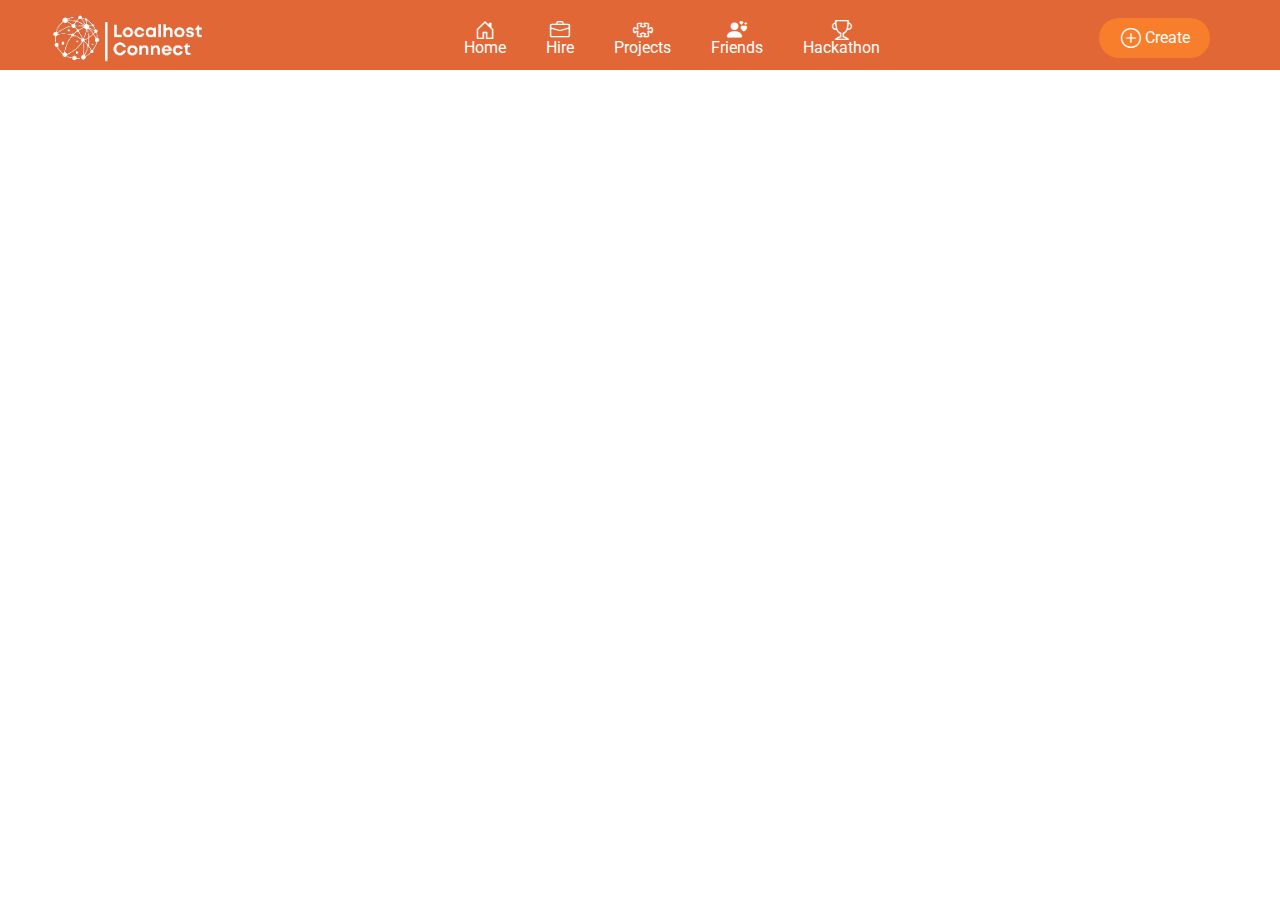
==== Frontend/templates/home.html @ 1bc211e9 "changed" ====
<!DOCTYPE html>
<html lang="en">
<head>
    <meta charset="UTF-8">
    <meta name="viewport" content="width=device-width, initial-scale=1.0">
    <title>Home | LH-Connect
    </title>
    <link rel="shortcut icon" href="../favicon/secondicon.ico" type="image/x-icon">
    <link rel="stylesheet" href="../style.css/home.css">
    <link href="https://cdn.jsdelivr.net/npm/bootstrap-icons@1.10.5/font/bootstrap-icons.css" rel="stylesheet">
    <link href="https://fonts.googleapis.com/css2?family=Roboto:wght@400;700&display=swap" rel="stylesheet">
</head>
<body>

    <div class="nav">
        <div class="container">
        <div class="logo">
            <img src="../logo/logo3.png" alt="">
        </div>

        <div class="nav-link">
            <div class="link">
                <div class="n-icon"><i class="bi bi-house-door"></i>
                </div>
                <span>Home</span>
            </div>
            <div class="link">
                <div class="n-icon"><i class="bi bi-briefcase"></i></div>
                <span>Hire</span>
            </div>
            <div class="link">
                <div class="n-icon"><i class="bi bi-puzzle"></i></div>
                <span>Projects</span>
            </div>
            <div class="link">
                <div class="n-icon"><i class="bi bi-person-hearts"></i></div>
                <span>Friends</span>
            </div>
            <div class="link">
                <div class="n-icon"><i class="bi bi-trophy"></i></div>
                <span>Hackathon</span>
            </div>
            
        </div>
        <div>
        <div class="create">
            <i class="bi bi-plus-circle" style="margin: 0 2px;"></i> 
            <span>Create</span>
            
           
        </div>
        
    </div>
        
    </div>
    </div>
   
</html>
---- Frontend/style.css/home.css ----
*{
    margin: 0;
    padding: 0;
    box-sizing: border-box;
}
body{
    font-family: -apple-system, BlinkMacSystemFont, "Segoe UI", Roboto, "Helvetica Neue", Arial, sans-serif;
    background: white;

}

.nav{
    background: rgb(226, 103, 54);
    width: 100%;
    height: 70px;
}

.n-icon svg{
    height: 30px;
}
.container{
    display: flex;
    justify-content: space-between;
    align-items: center;
   
    line-height: 15px;
    
}
.logo img{
    height: 50px;
    display: flex;
    
    
    
}

.nav-link{
    display: flex;
}

.link{
    color: white;
    text-decoration: none;
    padding: 20px;
    align-items: center;
    display: flex;
    flex-direction: column;
    cursor: pointer;
}

i{
    font-size: 20px;
}
.create{
    padding: 10px 20px;
    background: rgb(248, 126, 44);
    border-radius: 50px;
    display: flex;
    align-items: center;
    justify-content: center;
    margin: 5px;
    cursor: pointer;
    margin-right: 70px;
    color: white;
    
}
.create:hover{
    background: rgb(248, 210, 193);
}
.create span{
    margin-left: 2px;
}
.create i{
    font-size: 20px;
}

.btns{
    display: flex;
    
}
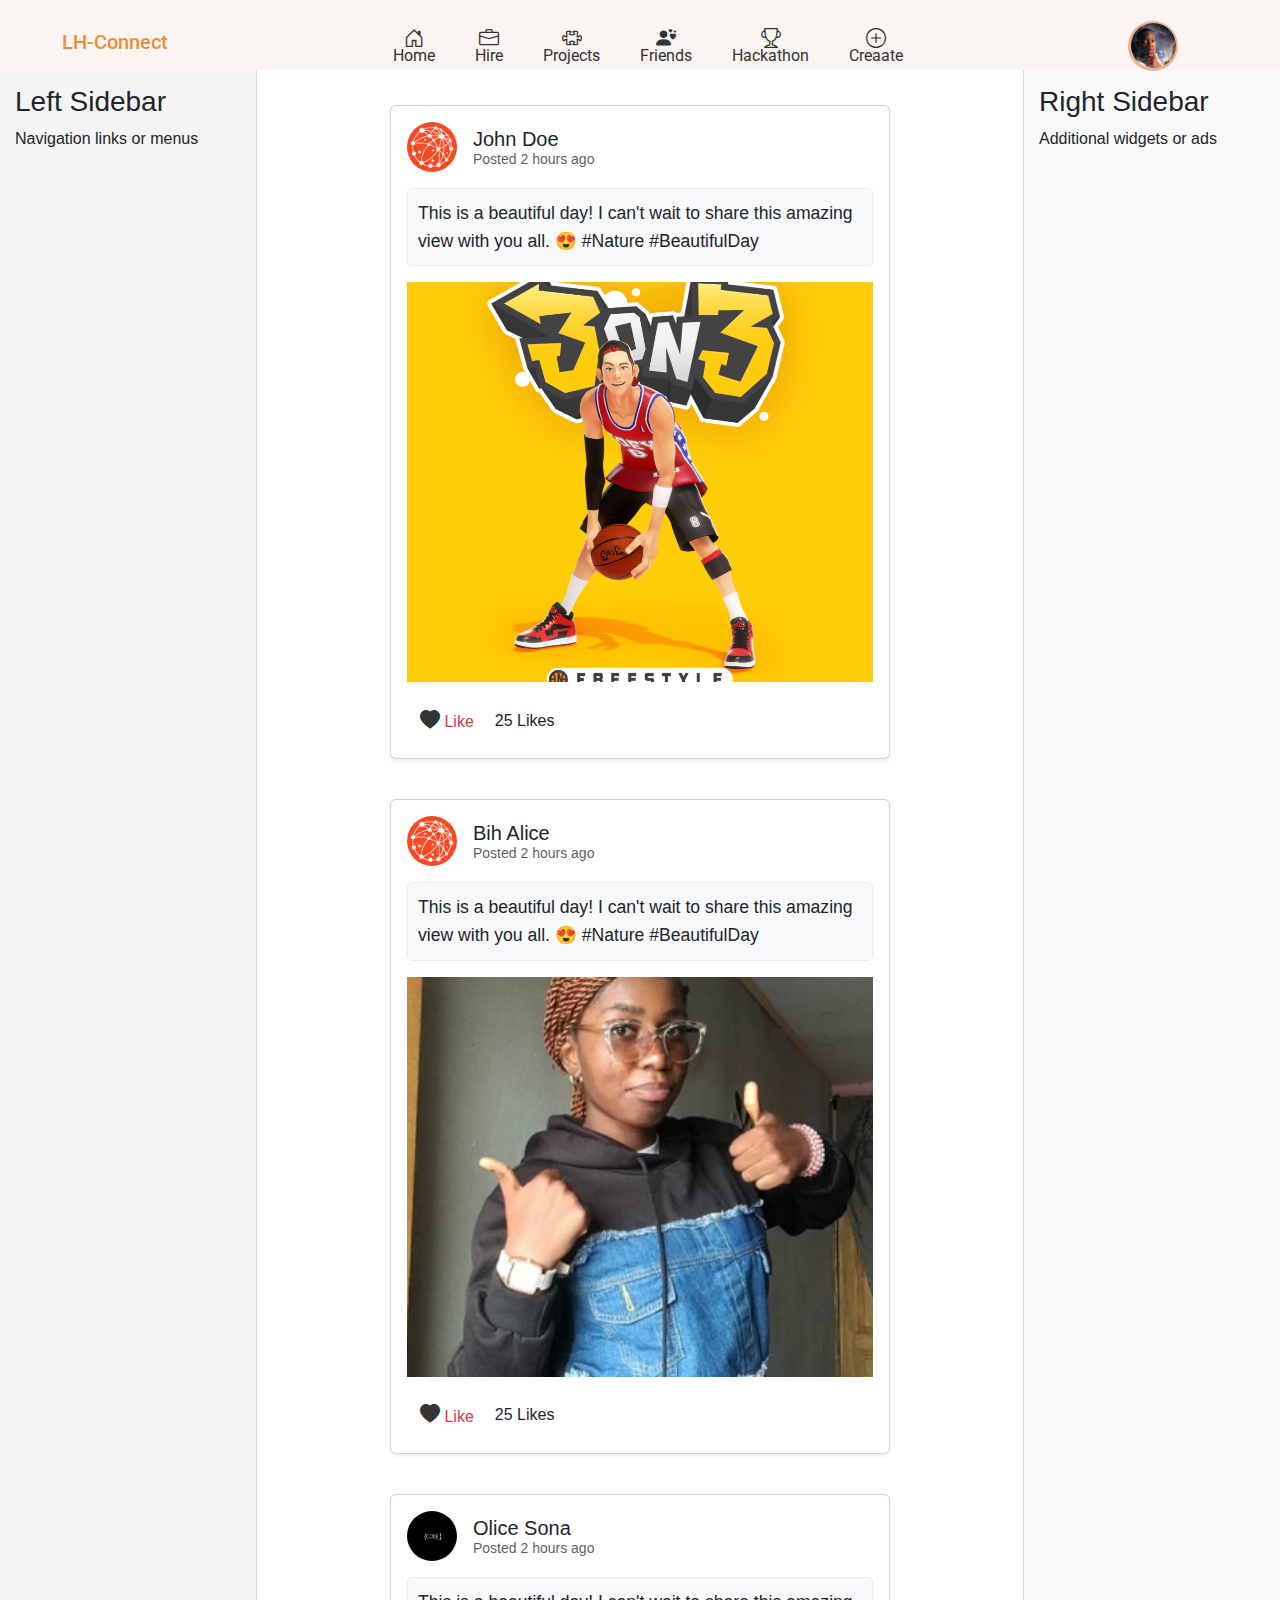
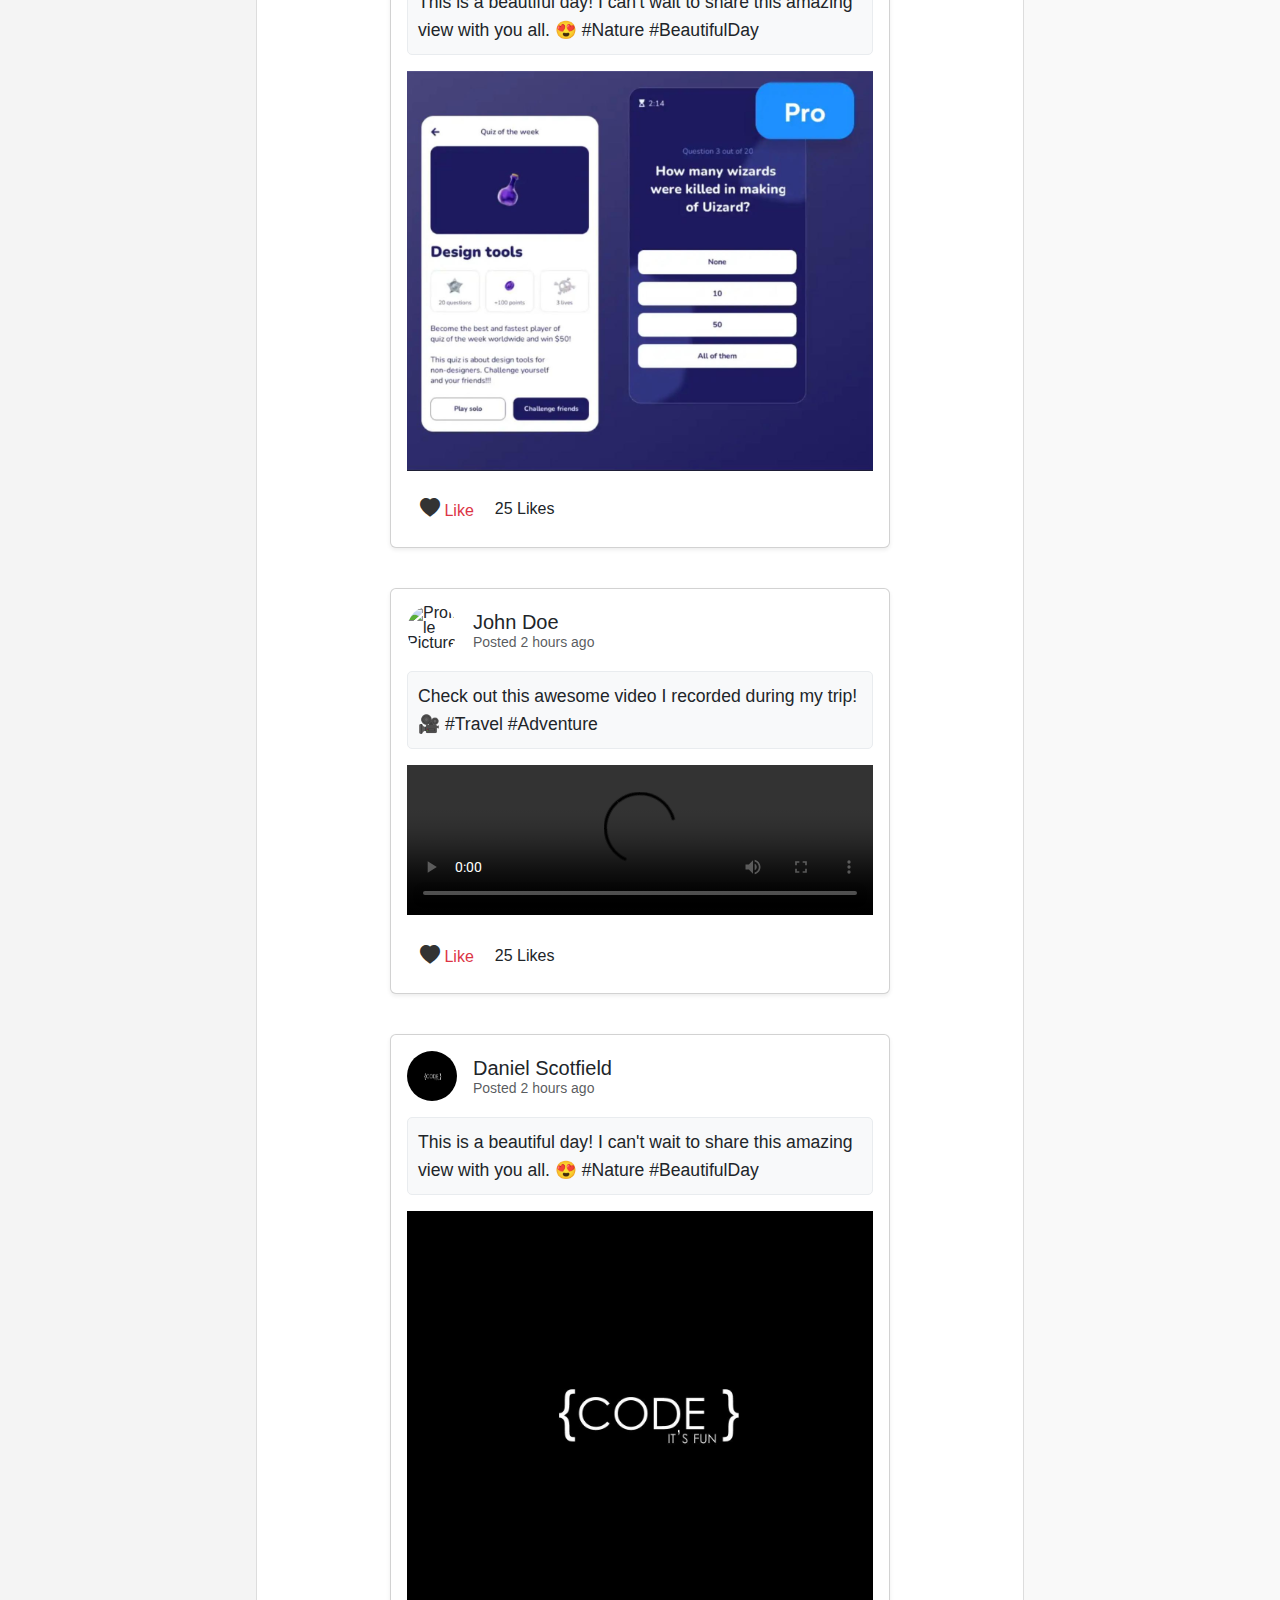
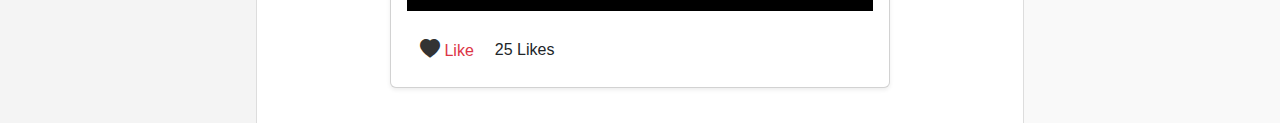
==== commit 365cf322: "started" ====
--- a/Frontend/templates/home.html
+++ b/Frontend/templates/home.html
@@ -5,17 +5,19 @@
     <meta name="viewport" content="width=device-width, initial-scale=1.0">
     <title>Home | LH-Connect
     </title>
+    <link href="https://cdn.jsdelivr.net/npm/bootstrap@5.3.0-alpha1/dist/css/bootstrap.min.css" rel="stylesheet">
     <link rel="shortcut icon" href="../favicon/secondicon.ico" type="image/x-icon">
     <link rel="stylesheet" href="../style.css/home.css">
     <link href="https://cdn.jsdelivr.net/npm/bootstrap-icons@1.10.5/font/bootstrap-icons.css" rel="stylesheet">
     <link href="https://fonts.googleapis.com/css2?family=Roboto:wght@400;700&display=swap" rel="stylesheet">
+    
 </head>
 <body>
 
     <div class="nav">
         <div class="container">
         <div class="logo">
-            <img src="../logo/logo3.png" alt="">
+            <h2>LH-Connect</h2>
         </div>
 
         <div class="nav-link">
@@ -40,19 +42,203 @@
                 <div class="n-icon"><i class="bi bi-trophy"></i></div>
                 <span>Hackathon</span>
             </div>
+            <div class="link">
+                <div class="n-icon"><i class="bi bi-plus-circle"></i></div>
+                <span>Creaate</span>
+            </div>
             
         </div>
-        <div>
-        <div class="create">
-            <i class="bi bi-plus-circle" style="margin: 0 2px;"></i> 
-            <span>Create</span>
-            
+        <div class="cp">
            
+       
+        <div class="rprofile">
+            <img src="../images/img6.png" alt="">
         </div>
         
     </div>
         
     </div>
     </div>
+
+<div class="body">
+
+    <div class="sidebar">
+        <h3>Left Sidebar</h3>
+        <p>Navigation links or menus</p>
+      </div>
+    
+      <div class="feed">
+       
+        
+        <div class="container">
+            <div class="card shadow-sm">
+              <div class="card-body">
+                <!-- User Info Row -->
+                <div class="d-flex align-items-center mb-3">
+                  <img src="../logo/2.png" alt="Profile Picture" class="profile-pic me-3">
+                  <div>
+                    <h5 class="card-title mb-0">John Doe</h5>
+                    <small class="text-muted">Posted 2 hours ago</small>
+                  </div>
+                </div>
+        
+                <!-- Post Text -->
+                <div class="post-text">
+                  This is a beautiful day! I can't wait to share this amazing view with you all. 😍 #Nature #BeautifulDay
+                </div>
+        
+                <!-- Post Image -->
+                <img src="../images/serverlogo.png" alt="Post Image" class="post-image mt-3">
+        
+                <!-- Like Button and Count -->
+                <div class="d-flex align-items-center mt-3">
+                  <button class="btn like-btn">
+                    <i class="bi bi-heart-fill"></i> Like
+                  </button>
+                  <span class="like-count">25 Likes</span>
+                </div>
+              </div>
+            </div>
+          </div>
+
+          <div class="container">
+            <div class="card shadow-sm">
+              <div class="card-body">
+                <!-- User Info Row -->
+                <div class="d-flex align-items-center mb-3">
+                  <img src="../images/2.png" alt="Profile Picture" class="profile-pic me-3">
+                  <div>
+                    <h5 class="card-title mb-0">Bih Alice</h5>
+                    <small class="text-muted">Posted 2 hours ago</small>
+                  </div>
+                </div>
+        
+                <!-- Post Text -->
+                <div class="post-text">
+                  This is a beautiful day! I can't wait to share this amazing view with you all. 😍 #Nature #BeautifulDay
+                </div>
+        
+                <!-- Post Image -->
+                <img src="../images/Screenshot_20241016-202636.jpg" alt="Post Image" class="post-image mt-3">
+        
+                <!-- Like Button and Count -->
+                <div class="d-flex align-items-center mt-3">
+                  <button class="btn like-btn">
+                    <i class="bi bi-heart-fill"></i> Like
+                  </button>
+                  <span class="like-count">25 Likes</span>
+                </div>
+              </div>
+            </div>
+          </div>
+
+          <div class="container">
+            <div class="card shadow-sm">
+              <div class="card-body">
+                <!-- User Info Row -->
+                <div class="d-flex align-items-center mb-3">
+                  <img src="../images/image2.jpg" alt="Profile Picture" class="profile-pic me-3">
+                  <div>
+                    <h5 class="card-title mb-0">Olice Sona</h5>
+                    <small class="text-muted">Posted 2 hours ago</small>
+                  </div>
+                </div>
+        
+                <!-- Post Text -->
+                <div class="post-text">
+                  This is a beautiful day! I can't wait to share this amazing view with you all. 😍 #Nature #BeautifulDay
+                </div>
+        
+                <!-- Post Image -->
+                <img src="../images/ui to reproduce.jpg" alt="Post Image" class="post-image mt-3">
+        
+                <!-- Like Button and Count -->
+                <div class="d-flex align-items-center mt-3">
+                  <button class="btn like-btn">
+                    <i class="bi bi-heart-fill"></i> Like
+                  </button>
+                  <span class="like-count">25 Likes</span>
+                </div>
+              </div>
+            </div>
+          </div>
+
+          <div class="container">
+            <div class="card shadow-sm">
+              <div class="card-body">
+                <!-- User Info Row -->
+                <div class="d-flex align-items-center mb-3">
+                  <img src="https://via.placeholder.com/50" alt="Profile Picture" class="profile-pic me-3">
+                  <div>
+                    <h5 class="card-title mb-0">John Doe</h5>
+                    <small class="text-muted">Posted 2 hours ago</small>
+                  </div>
+                </div>
+        
+                <!-- Post Text -->
+                <div class="post-text">
+                  Check out this awesome video I recorded during my trip! 🎥 #Travel #Adventure
+                </div>
+        
+                <!-- Post Video -->
+                <video class="post-video mt-3" controls>
+                  <source src="https://www.w3schools.com/html/mov_bbb.mp4" type="video/mp4">
+                  Your browser does not support the video tag.
+                </video>
+        
+                <!-- Like Button and Count -->
+                <div class="d-flex align-items-center mt-3">
+                  <button class="btn like-btn">
+                    <i class="bi bi-heart-fill"></i> Like
+                  </button>
+                  <span class="like-count">25 Likes</span>
+                </div>
+              </div>
+            </div>
+          </div>
+          
+          <div class="container">
+            <div class="card shadow-sm">
+              <div class="card-body">
+                <!-- User Info Row -->
+                <div class="d-flex align-items-center mb-3">
+                  <img src="../images/image2.jpg" alt="Profile Picture" class="profile-pic me-3">
+                  <div>
+                    <h5 class="card-title mb-0">Daniel Scotfield</h5>
+                    <small class="text-muted">Posted 2 hours ago</small>
+                  </div>
+                </div>
+        
+                <!-- Post Text -->
+                <div class="post-text">
+                  This is a beautiful day! I can't wait to share this amazing view with you all. 😍 #Nature #BeautifulDay
+                </div>
+        
+                <!-- Post Image -->
+                <img src="../images/image2.jpg" alt="Post Image" class="post-image mt-3">
+        
+                <!-- Like Button and Count -->
+                <div class="d-flex align-items-center mt-3">
+                  <button class="btn like-btn">
+                    <i class="bi bi-heart-fill"></i> Like
+                  </button>
+                  <span class="like-count">25 Likes</span>
+                </div>
+              </div>
+            </div>
+          </div>
+
+      </div>
+    
+      <div class="right-sidebar">
+        <h3>Right Sidebar</h3>
+        <p>Additional widgets or ads</p>
+      </div>
+    </div>
+
+    <script src="https://cdn.jsdelivr.net/npm/bootstrap@5.3.0-alpha1/dist/js/bootstrap.bundle.min.js"></script>
+    <script src="https://cdn.jsdelivr.net/npm/bootstrap-icons/font/bootstrap-icons.js"></script>
+  
+    </body>
    
 </html>--- a/Frontend/style.css/home.css
+++ b/Frontend/style.css/home.css
@@ -10,9 +10,13 @@
 }
 
 .nav{
-    background: rgb(226, 103, 54);
+    
     width: 100%;
     height: 70px;
+    background-color: rgb(250, 244, 242);
+    position: sticky;
+    top: 0;
+    z-index: 1000;
 }
 
 .n-icon svg{
@@ -22,16 +26,22 @@
     display: flex;
     justify-content: space-between;
     align-items: center;
+    margin: auto 50px;
    
     line-height: 15px;
     
 }
-.logo img{
+
+/* .logo img {
     height: 50px;
-    display: flex;
-    
-    
-    
+    display: block;
+    filter: invert(43%) sepia(78%) saturate(6085%) hue-rotate(13deg) brightness(101%) contrast(106%);
+    
+} */
+
+.logo h2{
+    font-size: 20px;
+    color: #eb8e36;
 }
 
 .nav-link{
@@ -39,37 +49,46 @@
 }
 
 .link{
-    color: white;
+  
     text-decoration: none;
     padding: 20px;
     align-items: center;
     display: flex;
     flex-direction: column;
     cursor: pointer;
+    color: #333;
+    transition: 5ms ease-in-out;
+}
+.link:hover{
+    scale: 1.1;
 }
 
 i{
     font-size: 20px;
-}
+    color: #333;
+}
+
 .create{
     padding: 10px 20px;
-    background: rgb(248, 126, 44);
+    background: rgb(247, 107, 14);
     border-radius: 50px;
     display: flex;
     align-items: center;
     justify-content: center;
     margin: 5px;
     cursor: pointer;
-    margin-right: 70px;
+   
     color: white;
     
 }
 .create:hover{
-    background: rgb(248, 210, 193);
+    background: rgb(177, 107, 75);
 }
 .create span{
     margin-left: 2px;
-}
+    color: #333;
+}
+
 .create i{
     font-size: 20px;
 }
@@ -78,3 +97,111 @@
     display: flex;
     
 }
+.rprofile{
+    height: 50px;
+    width:  50px;
+    border-radius: 100%;
+    background: rgb(231, 177, 146);
+    display: flex;
+    justify-content: center;
+    align-items: center;
+    cursor: pointer;
+    transition: 0.5ms ease-in-out;
+}
+.rprofile:hover{
+    scale: 1.1;
+   
+}
+.rprofile img{
+    height: 45px;
+    width: 45px;
+    border-radius: 100%;
+    
+}
+
+  .body{
+    display: grid;
+    grid-template-columns: 20% 1fr 20%; /* 3 columns: 20%, auto, 20% */
+    min-height: 100vh;
+    font-family: Arial, sans-serif;
+  }
+
+.sidebar, .right-sidebar {
+    padding: 15px;
+ 
+  }
+
+
+  .sidebar {
+    background-color: #f4f4f4;
+    
+  }
+
+  .feed {
+    background-color: #fff;
+    padding: 15px;
+    border-left: 1px solid #ddd;
+    border-right: 1px solid #ddd;
+    display: flex;
+    justify-content: center;
+    flex-direction: column;
+    align-items: center;
+  }
+
+  .right-sidebar {
+    background-color: #f9f9f9;
+  }
+
+
+
+  .card {
+    margin: 20px auto;
+    max-width: 500px;
+  }
+
+  .profile-pic {
+    width: 50px;
+    height: 50px;
+    border-radius: 50%;
+  }
+
+  .post-image {
+    width: 100%;
+    height: 400px;
+    object-fit: cover;
+    overflow-y: scroll;
+  }
+
+  .like-btn {
+    color: #dc3545;
+    cursor: pointer;
+  }
+
+  .like-btn:hover {
+    color: #c82333;
+  }
+
+  .like-count {
+    margin-left: 8px;
+  }
+
+  .post-text {
+    font-size: 1.1rem;
+    margin-top: 10px;
+  }
+
+  .post-video {
+    width: 100%;
+    height: auto;
+  }
+
+  .post-text {
+    font-size: 1.1rem;
+    margin-top: 15px;
+    margin-bottom: 0px;
+    line-height: 1.6;
+    padding: 10px;
+    background-color: #f8f9fa;
+    border-radius: 5px;
+    border: 1px solid #e9ecef;
+  }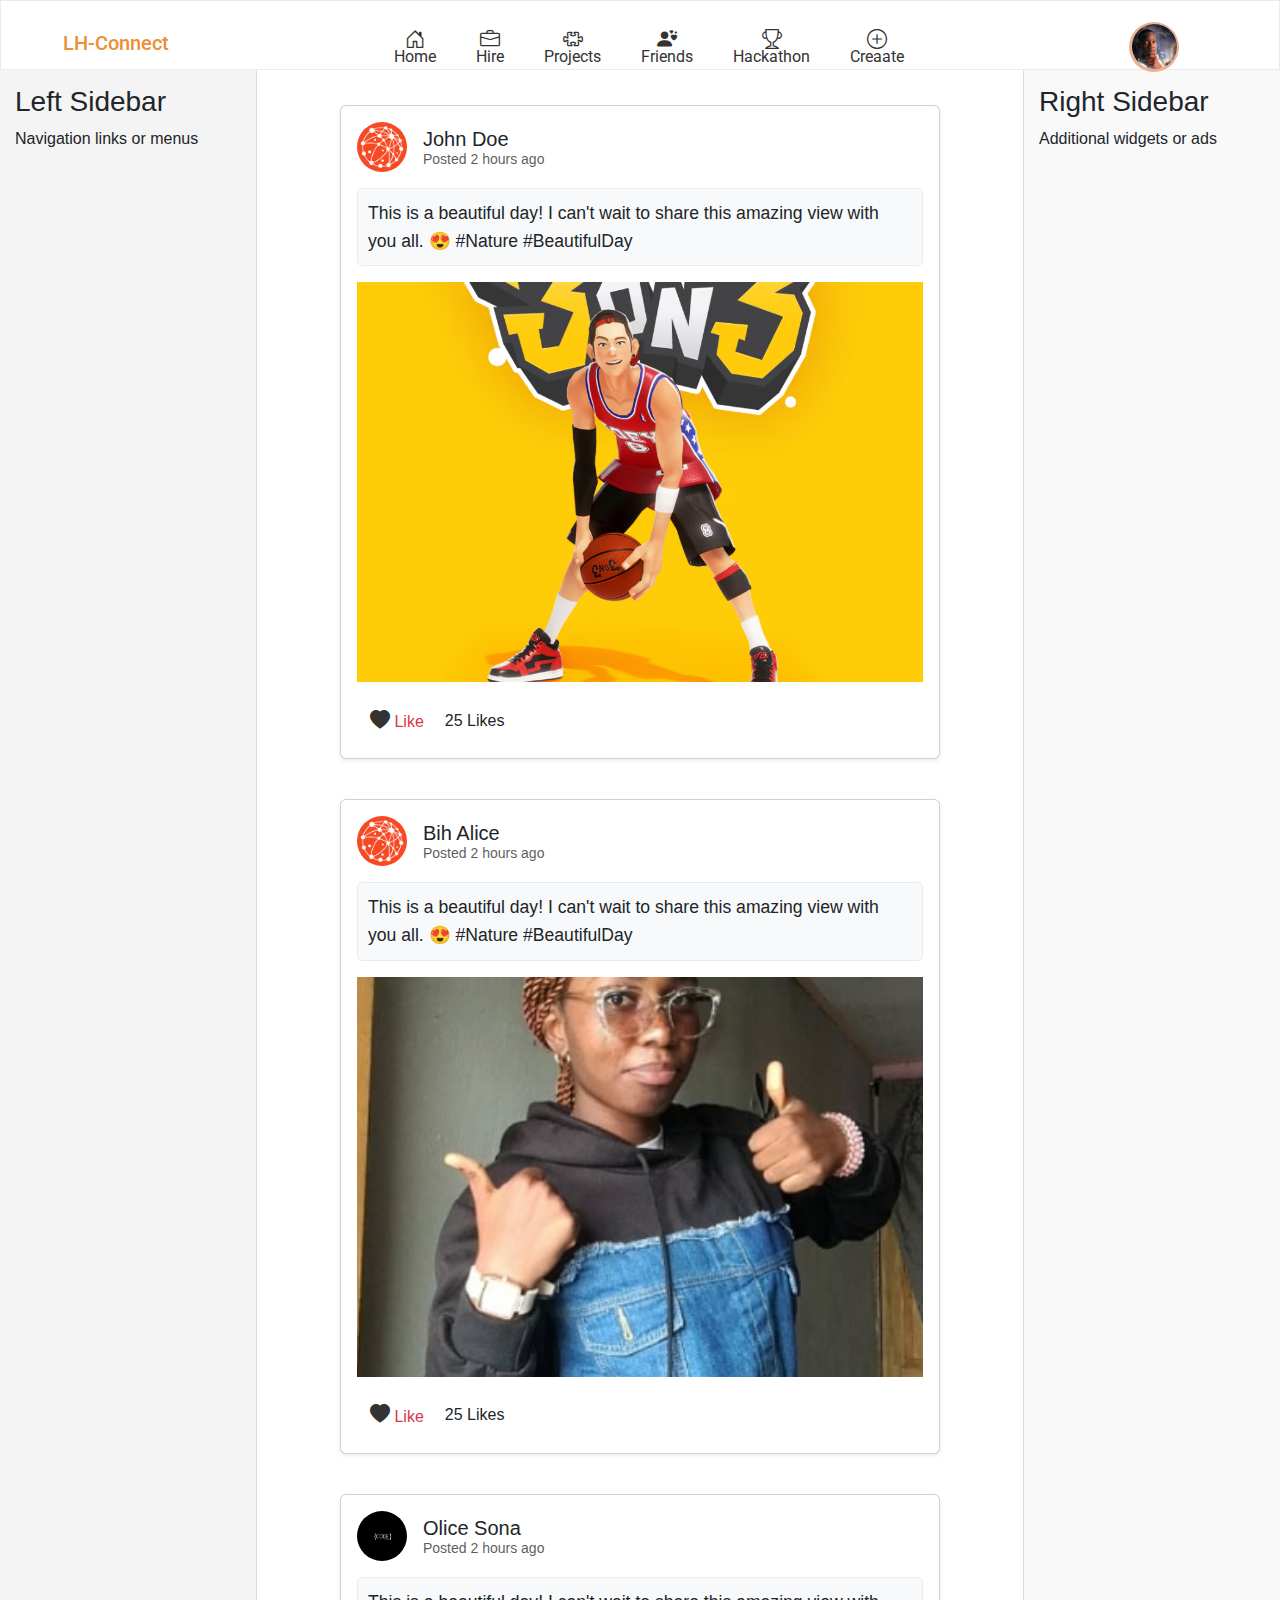
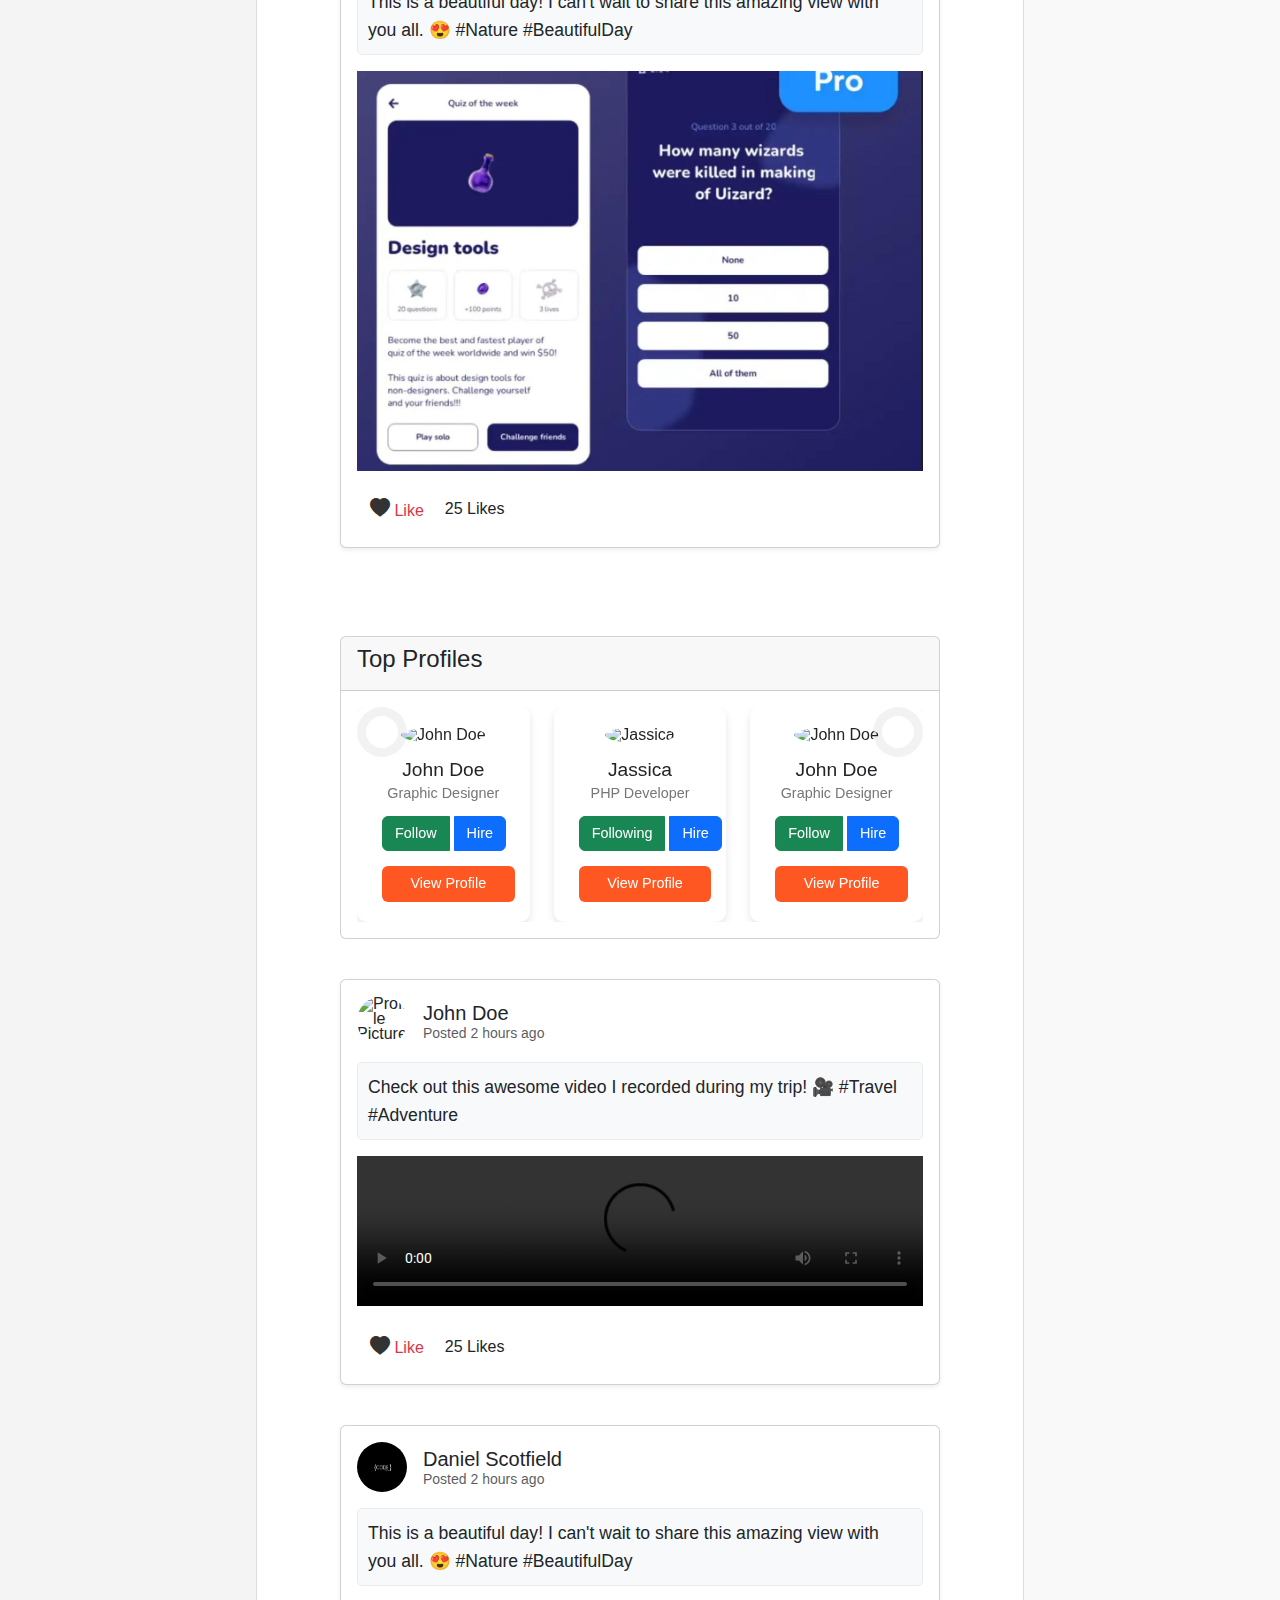
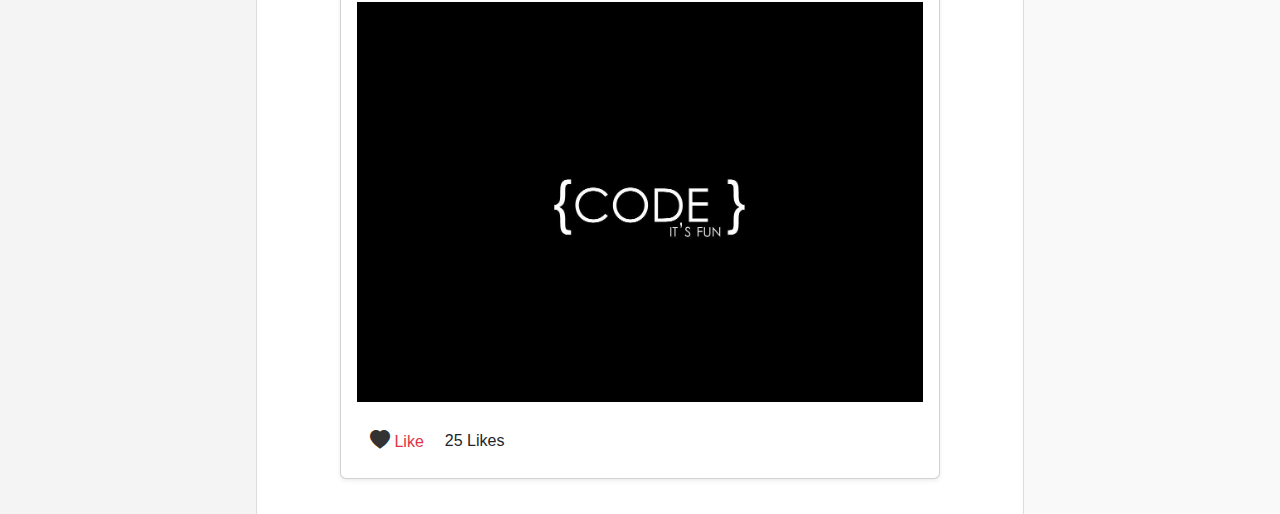
==== commit 0b140ca4: "started" ====
--- a/Frontend/templates/home.html
+++ b/Frontend/templates/home.html
@@ -163,6 +163,128 @@
             </div>
           </div>
 
+          <div class="container mt-5">
+            <div class="card">
+              <div class="card-header">
+                <h4>Top Profiles</h4>
+              </div>
+              <div class="card-body">
+                <!-- Carousel -->
+                <div id="profileCarousel" class="carousel slide" data-bs-ride="carousel">
+                  <div class="carousel-inner">
+                    <div class="carousel-item active">
+                      <div class="row justify-content-center">
+                        <!-- Profile Card 1 -->
+                        <div class="col-md-4">
+                          <div class="profile-card">
+                            <img src="https://via.placeholder.com/80" alt="John Doe">
+                            <h5>John Doe</h5>
+                            <p>Graphic Designer</p>
+                            <div class="btn-group">
+                              <button class="btn btn-success">Follow</button>
+                             
+                              <button class="btn btn-primary">Hire</button>
+                            </div>
+                            <button class="btn view-profile-btn">View Profile</button>
+                          </div>
+                        </div>
+          
+                        <!-- Profile Card 2 -->
+                        <div class="col-md-4">
+                          <div class="profile-card">
+                            <img src="https://via.placeholder.com/80" alt="Jassica">
+                            <h5>Jassica</h5>
+                            <p>PHP Developer</p>
+                            <div class="btn-group">
+                              <button class="btn btn-success">Following</button>
+                         
+                              <button class="btn btn-primary">Hire</button>
+                            </div>
+                            <button class="btn view-profile-btn">View Profile</button>
+                          </div>
+                        </div>
+          
+                        <!-- Profile Card 3 -->
+                        <div class="col-md-4">
+                          <div class="profile-card">
+                            <img src="https://via.placeholder.com/80" alt="John Doe">
+                            <h5>John Doe</h5>
+                            <p>Graphic Designer</p>
+                            <div class="btn-group">
+                              <button class="btn btn-success">Follow</button>
+                      
+                              <button class="btn btn-primary">Hire</button>
+                            </div>
+                            <button class="btn view-profile-btn">View Profile</button>
+                          </div>
+                        </div>
+                      </div>
+                    </div>
+          
+                    <div class="carousel-item">
+                      <div class="row justify-content-center">
+                        <!-- Profile Card 4 -->
+                        <div class="col-md-4">
+                          <div class="profile-card">
+                            <img src="https://via.placeholder.com/80" alt="Jane Doe">
+                            <h5>Jane Doe</h5>
+                            <p>Web Developer</p>
+                            <div class="btn-group">
+                              <button class="btn btn-success">Follow</button>
+                             
+                              <button class="btn btn-primary">Hire</button>
+                            </div>
+                            <button class="btn view-profile-btn">View Profile</button>
+                          </div>
+                        </div>
+          
+                        <!-- Profile Card 5 -->
+                        <div class="col-md-4">
+                          <div class="profile-card">
+                            <img src="https://via.placeholder.com/80" alt="Mark Smith">
+                            <h5>Mark Smith</h5>
+                            <p>SEO Specialist</p>
+                            <div class="btn-group">
+                              <button class="btn btn-success">Following</button>
+                     
+                              <button class="btn btn-primary">Hire</button>
+                            </div>
+                            <button class="btn view-profile-btn">View Profile</button>
+                          </div>
+                        </div>
+          
+                        <!-- Profile Card 6 -->
+                        <div class="col-md-4">
+                          <div class="profile-card">
+                            <img src="https://via.placeholder.com/80" alt="David Lee">
+                            <h5>David Lee</h5>
+                            <p>UX/UI Designer</p>
+                            <div class="btn-group">
+                              <button class="btn btn-success">Follow</button>
+                           
+                              <button class="btn btn-primary">Hire</button>
+                            </div>
+                            <button class="btn view-profile-btn">View Profile</button>
+                          </div>
+                        </div>
+                      </div>
+                    </div>
+                  </div>
+                  <!-- Carousel Controls -->
+                  <button class="carousel-control-prev" type="button" data-bs-target="#profileCarousel" data-bs-slide="prev">
+                    <span class="carousel-control-prev-icon" aria-hidden="true"></span>
+                    <span class="visually-hidden">Previous</span>
+                  </button>
+                  <button class="carousel-control-next" type="button" data-bs-target="#profileCarousel" data-bs-slide="next">
+                    <span class="carousel-control-next-icon" aria-hidden="true"></span>
+                    <span class="visually-hidden">Next</span>
+                  </button>
+                </div>
+              </div>
+            </div>
+          </div>
+          
+
           <div class="container">
             <div class="card shadow-sm">
               <div class="card-body">
--- a/Frontend/style.css/home.css
+++ b/Frontend/style.css/home.css
@@ -13,10 +13,11 @@
     
     width: 100%;
     height: 70px;
-    background-color: rgb(250, 244, 242);
+    background-color: white;
     position: sticky;
     top: 0;
     z-index: 1000;
+    border: 1px solid #e9ecef;
 }
 
 .n-icon svg{
@@ -156,7 +157,7 @@
 
   .card {
     margin: 20px auto;
-    max-width: 500px;
+    max-width: 600px;
   }
 
   .profile-pic {
@@ -204,4 +205,59 @@
     background-color: #f8f9fa;
     border-radius: 5px;
     border: 1px solid #e9ecef;
+  }
+
+  .profile-card {
+    box-shadow: 0 4px 8px rgba(0, 0, 0, 0.1);
+    border-radius: 10px;
+    text-align: center;
+    padding: 20px;
+    background-color: #fff;
+  }
+
+  .profile-card img {
+    width: 80px;
+    height: 80px;
+    border-radius: 50%;
+    margin-bottom: 15px;
+  }
+
+  .profile-card h5 {
+    margin-bottom: 5px;
+    font-size: 1.2rem;
+  }
+
+  .profile-card p {
+    font-size: 0.9rem;
+    color: #777;
+    margin-bottom: 15px;
+  }
+
+  .profile-card .btn-group {
+    margin-bottom: 15px;
+  }
+
+  .profile-card .btn {
+    margin: 0 5px;
+    font-size: 0.9rem;
+  }
+
+  .carousel-control-prev, .carousel-control-next {
+    background-color: rgba(0, 0, 0, 0.1);
+    width: 50px;
+    height: 50px;
+    border-radius: 50%;
+  }
+
+  .carousel-control-prev-icon,
+  .carousel-control-next-icon {
+    background-color: #fff;
+    border-radius: 50%;
+    padding: 10px;
+  }
+
+  .view-profile-btn {
+    background-color: #ff5722;
+    color: white;
+    width: 100%;
   }